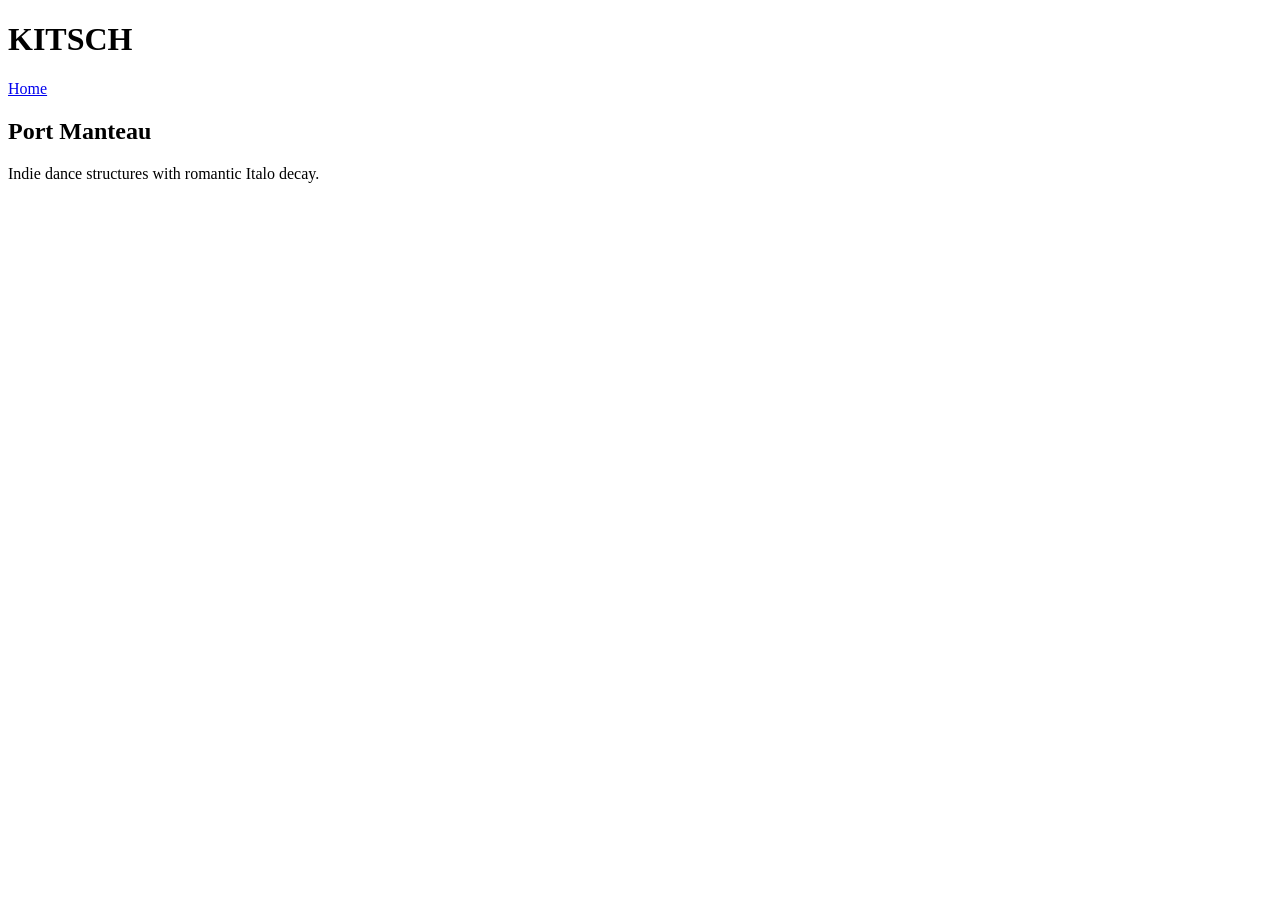
==== artists.html @ 14d8bfad "Create artists.html" ====
<!DOCTYPE html>
<html>
<head>
  <title>Artists — KITSCH</title>
  <link rel="stylesheet" href="style.css">
</head>

<body>

<header>
  <h1>KITSCH</h1>
  <nav>
    <a href="index.html">Home</a>
  </nav>
</header>

<section class="hero">
  <div>
    <h2>Port Manteau</h2>
    <p>Indie dance structures with romantic Italo decay.</p>
  </div>
</section>

</body>
</html>
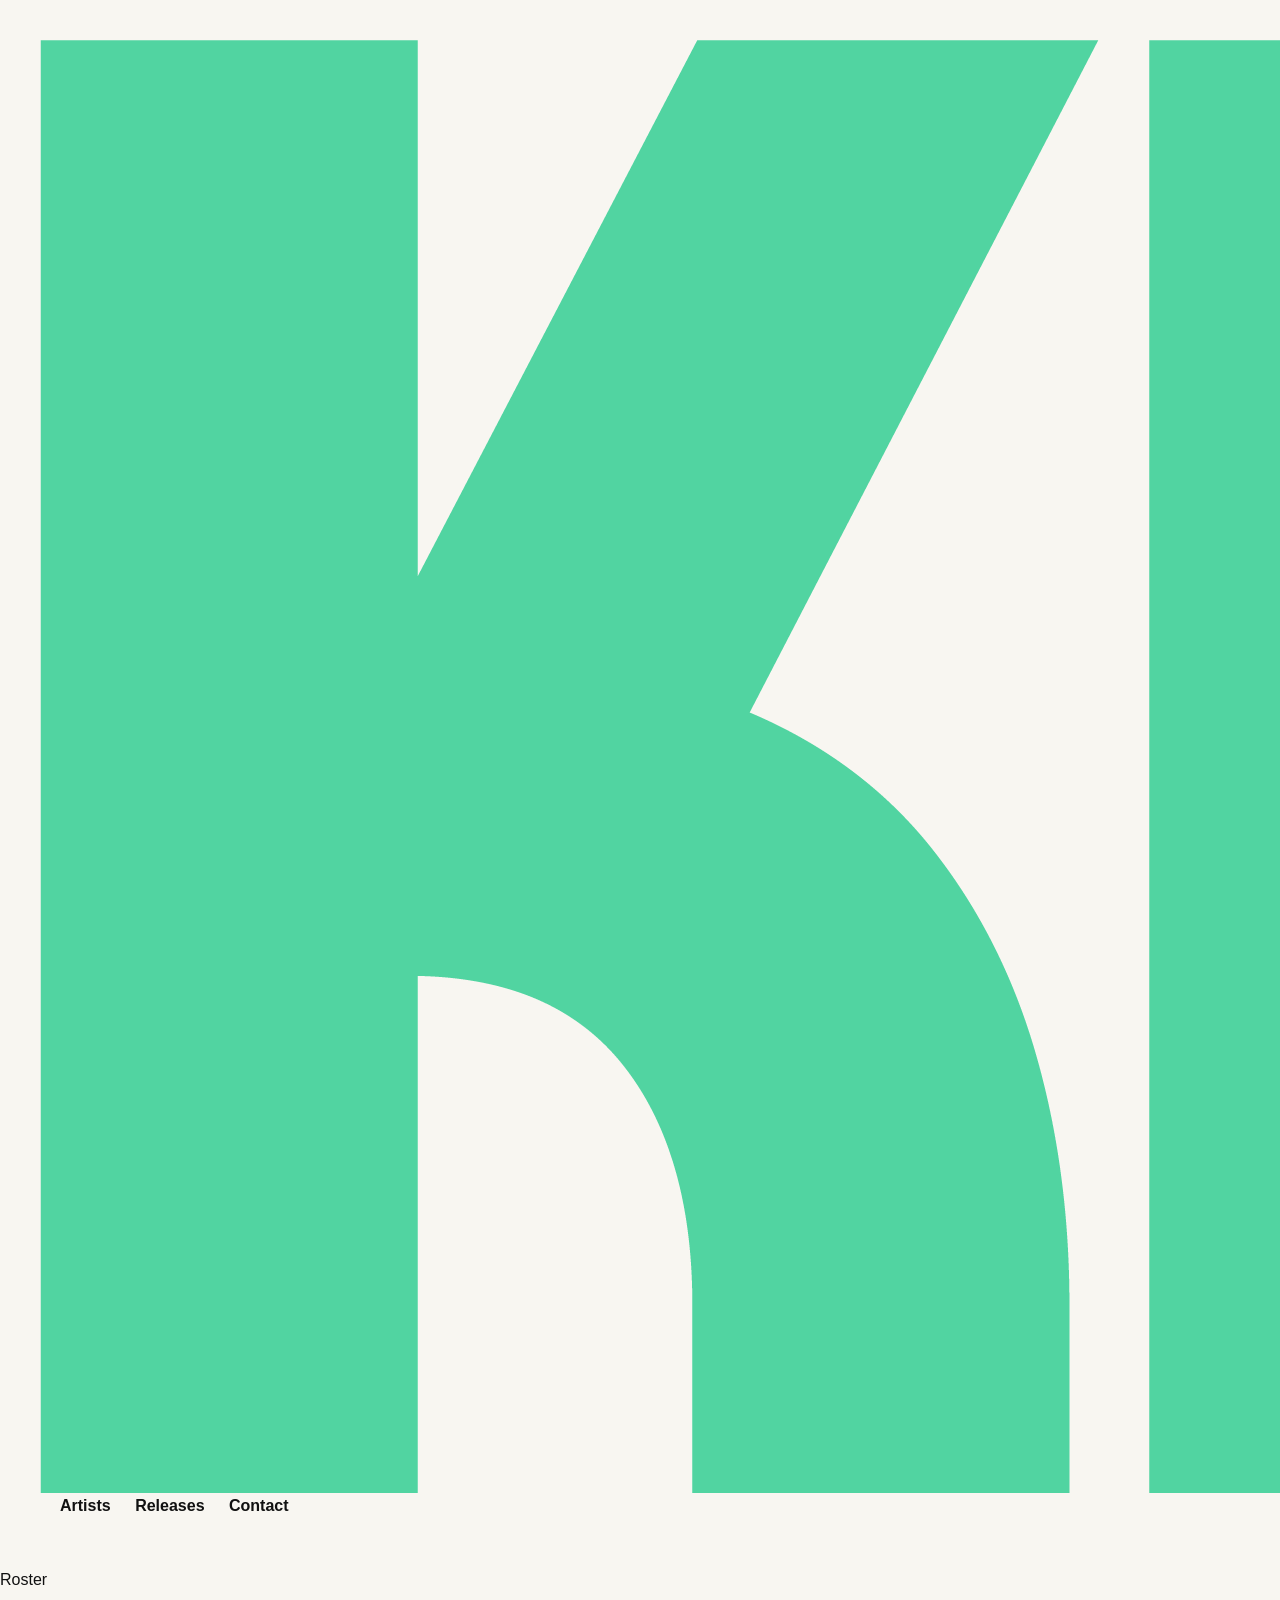
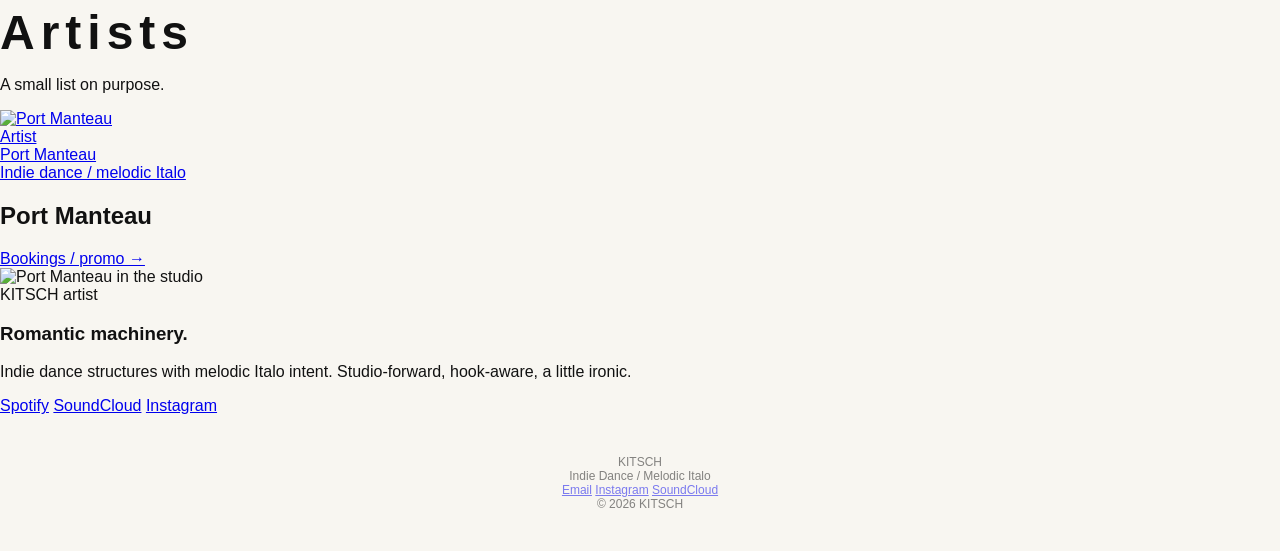
==== commit 2fb5f3fa: "Update artists.html" ====
--- a/artists.html
+++ b/artists.html
@@ -1,25 +1,106 @@
-<!DOCTYPE html>
-<html>
+<!doctype html>
+<html lang="en">
 <head>
+  <meta charset="utf-8" />
+  <meta name="viewport" content="width=device-width, initial-scale=1" />
   <title>Artists — KITSCH</title>
-  <link rel="stylesheet" href="style.css">
+  <meta name="description" content="Artists on KITSCH." />
+  <link rel="stylesheet" href="style.css" />
 </head>
 
 <body>
+  <header class="header">
+    <div class="header__inner">
+      <a class="brand" href="index.html" aria-label="KITSCH Home">
+        <img class="brand__wordmark" src="images/kitsch-wordmark.png" alt="KITSCH" />
+      </a>
 
-<header>
-  <h1>KITSCH</h1>
-  <nav>
-    <a href="index.html">Home</a>
-  </nav>
-</header>
+      <nav class="nav" aria-label="Primary">
+        <a class="nav__link nav__link--active" href="artists.html">Artists</a>
+        <a class="nav__link" href="releases.html">Releases</a>
+        <a class="nav__link" href="contact.html">Contact</a>
+      </nav>
+    </div>
+  </header>
 
-<section class="hero">
-  <div>
-    <h2>Port Manteau</h2>
-    <p>Indie dance structures with romantic Italo decay.</p>
-  </div>
-</section>
+  <main class="container">
+    <section class="pagehead">
+      <p class="eyebrow">Roster</p>
+      <h1 class="pagehead__title">Artists</h1>
+      <p class="pagehead__sub">A small list on purpose.</p>
+    </section>
 
+    <section class="section">
+      <div class="grid grid--artists">
+        <a class="artistcard" href="#port-manteau" aria-label="Port Manteau">
+          <img class="artistcard__img" src="images/port-manteau.jpg" alt="Port Manteau" />
+          <div class="artistcard__overlay">
+            <div class="tag">Artist</div>
+            <div class="artistcard__name">Port Manteau</div>
+            <div class="artistcard__meta">Indie dance / melodic Italo</div>
+          </div>
+        </a>
+
+        <!-- Duplicate this block for future artists -->
+        <!--
+        <a class="artistcard" href="#artist-2">
+          <img class="artistcard__img" src="images/artist-2.jpg" alt="Artist name" />
+          <div class="artistcard__overlay">
+            <div class="tag">Artist</div>
+            <div class="artistcard__name">Artist name</div>
+            <div class="artistcard__meta">Genre / vibe</div>
+          </div>
+        </a>
+        -->
+      </div>
+    </section>
+
+    <section id="port-manteau" class="section">
+      <div class="section__head">
+        <h2 class="section__title">Port Manteau</h2>
+        <a class="section__link" href="contact.html">Bookings / promo →</a>
+      </div>
+
+      <div class="bio">
+        <div class="bio__media">
+          <img class="bio__img" src="images/port-manteau.jpg" alt="Port Manteau in the studio" />
+        </div>
+
+        <div class="bio__text">
+          <div class="tag tag--outline">KITSCH artist</div>
+          <h3 class="bio__title">Romantic machinery.</h3>
+          <p class="bio__p">
+            Indie dance structures with melodic Italo intent. Studio-forward, hook-aware, a little ironic.
+          </p>
+
+          <div class="bio__links">
+            <a class="btn btn--small" href="#" target="_blank" rel="noreferrer">Spotify</a>
+            <a class="btn btn--small btn--ghost" href="#" target="_blank" rel="noreferrer">SoundCloud</a>
+            <a class="btn btn--small btn--ghost" href="#" target="_blank" rel="noreferrer">Instagram</a>
+          </div>
+        </div>
+      </div>
+    </section>
+
+    <footer class="footer">
+      <div class="footer__inner">
+        <div class="footer__left">
+          <div class="footer__mark">KITSCH</div>
+          <div class="footer__muted">Indie Dance / Melodic Italo</div>
+        </div>
+
+        <div class="footer__right">
+          <a class="footer__link" href="contact.html">Email</a>
+          <a class="footer__link" href="#" aria-label="Instagram">Instagram</a>
+          <a class="footer__link" href="#" aria-label="SoundCloud">SoundCloud</a>
+        </div>
+      </div>
+      <div class="footer__bottom">© <span id="year"></span> KITSCH</div>
+    </footer>
+  </main>
+
+  <script>
+    document.getElementById("year").textContent = new Date().getFullYear();
+  </script>
 </body>
 </html>
--- a/style.css
+++ b/style.css
@@ -0,0 +1,53 @@
+body {
+  margin: 0;
+  font-family: Helvetica, Arial, sans-serif;
+  background: #f8f6f1;
+  color: #111;
+}
+
+header {
+  display: flex;
+  justify-content: space-between;
+  align-items: center;
+  padding: 40px;
+}
+
+h1 {
+  font-size: 48px;
+  letter-spacing: 6px;
+  margin: 0;
+}
+
+nav a {
+  margin-left: 20px;
+  text-decoration: none;
+  color: #111;
+  font-weight: bold;
+}
+
+nav a:hover {
+  opacity: 0.5;
+}
+
+.hero {
+  height: 70vh;
+  display: flex;
+  flex-direction: column;
+  justify-content: center;
+  align-items: center;
+  font-size: 28px;
+  text-align: center;
+}
+
+.sub {
+  font-size: 16px;
+  margin-top: 20px;
+  opacity: 0.6;
+}
+
+footer {
+  padding: 40px;
+  text-align: center;
+  font-size: 12px;
+  opacity: 0.5;
+}
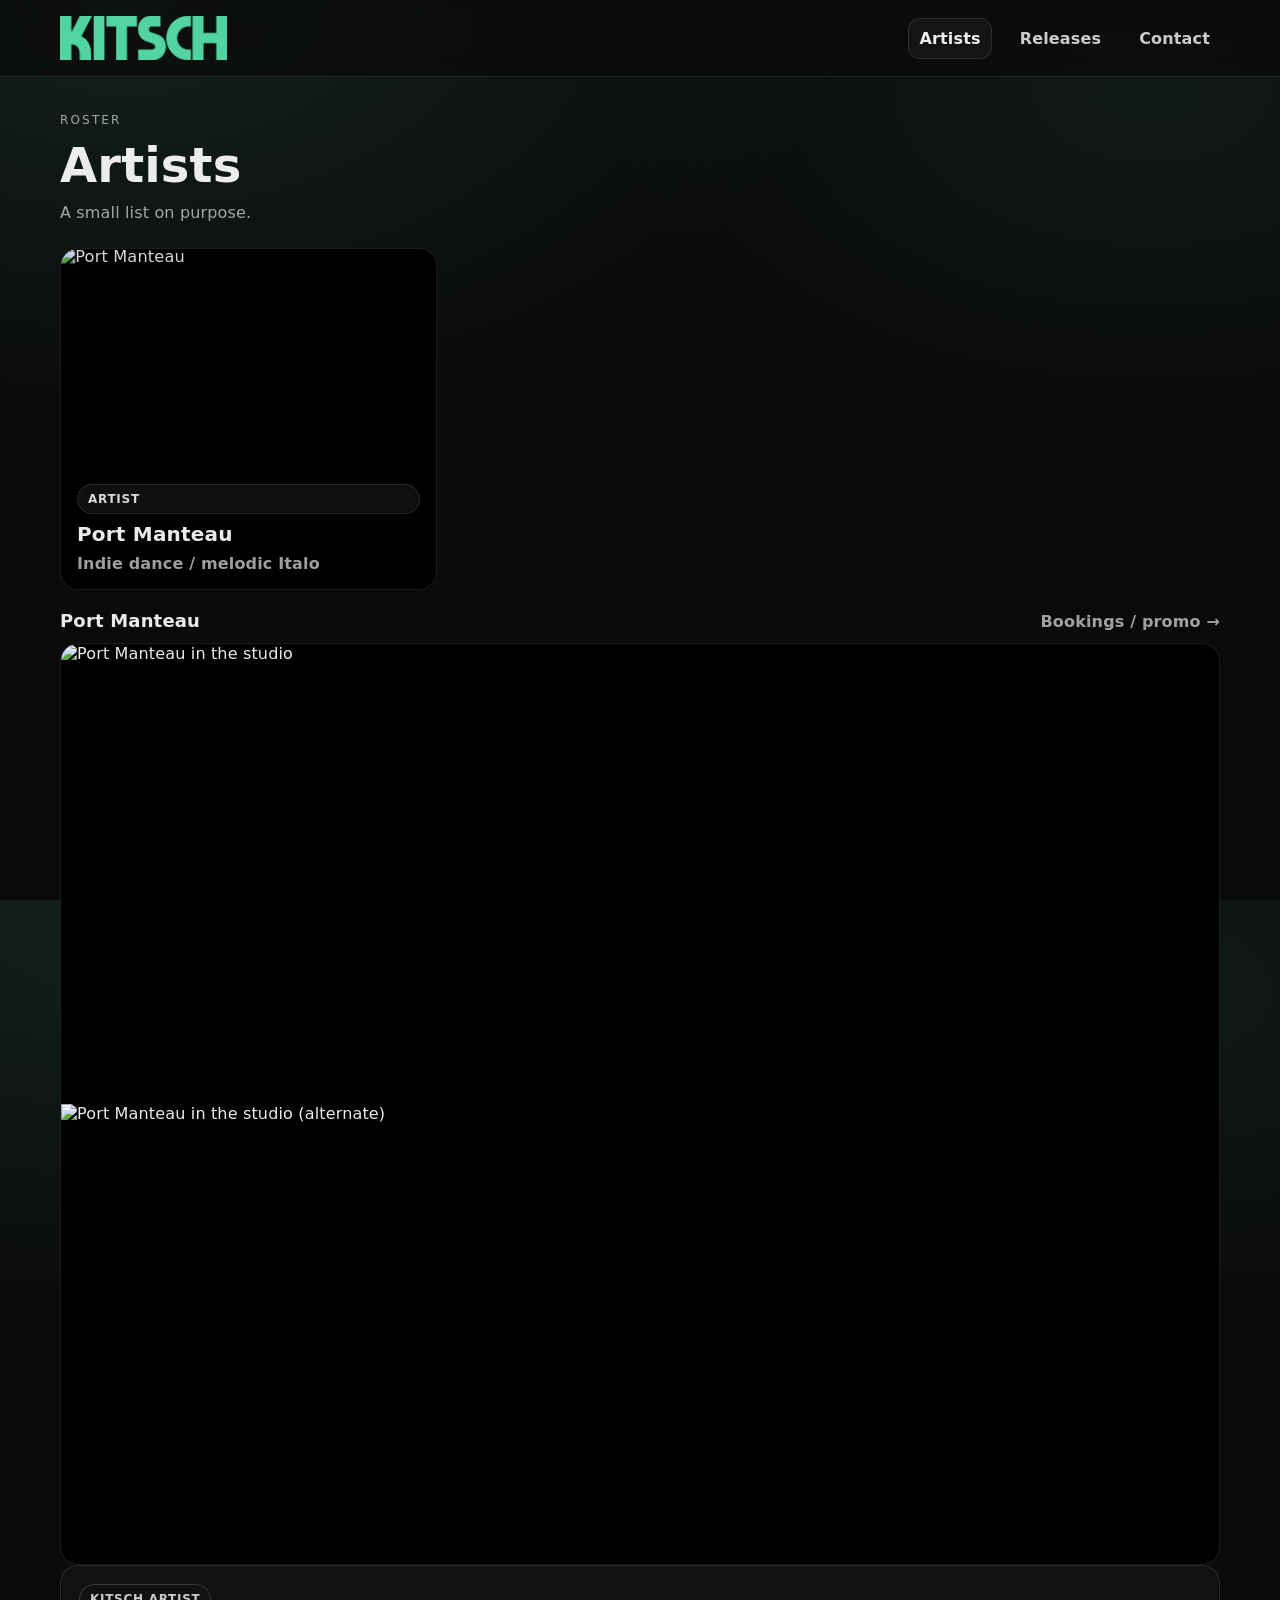
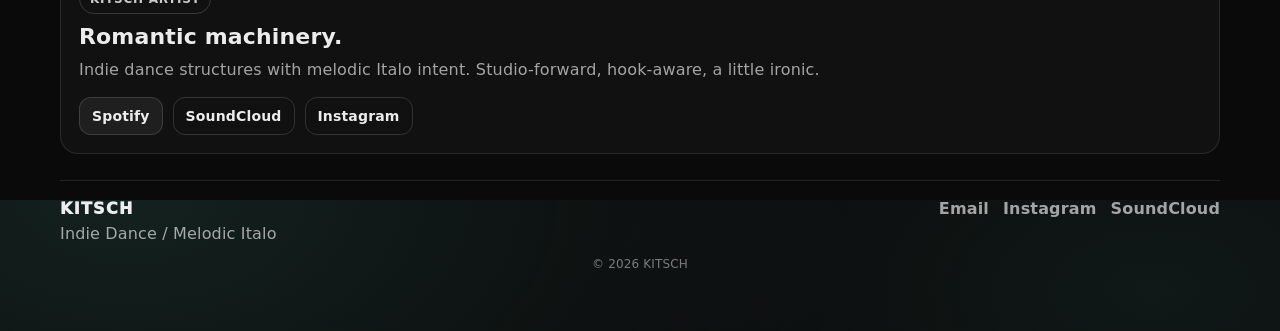
==== commit 0f8463fb: "Update artists.html" ====
--- a/artists.html
+++ b/artists.html
@@ -61,10 +61,10 @@
         <a class="section__link" href="contact.html">Bookings / promo →</a>
       </div>
 
-      <div class="bio">
-        <div class="bio__media">
-          <img class="bio__img" src="images/port-manteau.jpg" alt="Port Manteau in the studio" />
-        </div>
+   <div class="bio__media bio__media--two">
+  <img class="bio__img" src="images/port-manteau.jpg" alt="Port Manteau in the studio" />
+  <img class="bio__img" src="images/port-manteau-2.jpg" alt="Port Manteau in the studio (alternate)" />
+</div>
 
         <div class="bio__text">
           <div class="tag tag--outline">KITSCH artist</div>
--- a/style.css
+++ b/style.css
@@ -1,53 +1,505 @@
-body {
+/* Subtle background mark */
+.bg-mark {
+  position: absolute;
+  right: -120px;
+  top: -140px;
+  width: min(520px, 70vw);
+  opacity: 0.10;
+  pointer-events: none;
+  filter: blur(0.2px);
+}
+
+.hero__text--marked{
+  position: relative;
+  overflow: hidden;
+}
+
+
+
+
+
+:root{
+  --bg: #0a0a0b;
+  --panel: rgba(255,255,255,0.03);
+  --fg: rgba(255,255,255,0.92);
+  --muted: rgba(255,255,255,0.62);
+  --line: rgba(255,255,255,0.10);
+
+  /* If you’re using the mint wordmark, keep this mint.
+     If you switch to purple wordmark, set --accent to a purple tone. */
+  --accent: #59c9a5;
+
+  --radius: 18px;
+}
+
+*{ box-sizing: border-box; }
+
+html, body{ height: 100%; }
+
+body{
   margin: 0;
-  font-family: Helvetica, Arial, sans-serif;
-  background: #f8f6f1;
-  color: #111;
-}
-
-header {
-  display: flex;
+  background: radial-gradient(1200px 700px at 10% 0%, rgba(89,201,165,0.12), transparent 60%),
+              radial-gradient(1000px 600px at 90% 10%, rgba(89,201,165,0.08), transparent 55%),
+              var(--bg);
+  color: var(--fg);
+  font-family: ui-sans-serif, system-ui, -apple-system, Segoe UI, Roboto, Helvetica, Arial, "Apple Color Emoji","Segoe UI Emoji";
+  letter-spacing: 0.01em;
+}
+
+a{ color: inherit; }
+
+.container{
+  width: min(1160px, calc(100% - 56px));
+  margin: 0 auto;
+  padding: 18px 0 60px;
+}
+
+/* Header */
+.header{
+  position: sticky;
+  top: 0;
+  z-index: 30;
+  background: rgba(10,10,11,0.72);
+  backdrop-filter: blur(12px);
+  border-bottom: 1px solid var(--line);
+}
+
+.header__inner{
+  width: min(1160px, calc(100% - 56px));
+  margin: 0 auto;
+  display: flex;
+  align-items: center;
   justify-content: space-between;
+  gap: 22px;
+  padding: 16px 0;
+}
+
+.brand__wordmark{
+  display: block;
+  height: 44px;
+  width: auto;
+}
+
+.nav{
+  display: flex;
   align-items: center;
-  padding: 40px;
-}
-
-h1 {
-  font-size: 48px;
-  letter-spacing: 6px;
+  gap: 18px;
+}
+
+.nav__link{
+  text-decoration: none;
+  font-weight: 700;
+  color: var(--fg);
+  opacity: 0.86;
+  padding: 10px 10px;
+  border-radius: 12px;
+  transition: opacity 160ms ease, color 160ms ease, background 160ms ease;
+}
+
+.nav__link:hover{
+  opacity: 1;
+  color: var(--accent);
+  background: rgba(255,255,255,0.03);
+}
+
+.nav__link--active{
+  opacity: 1;
+  background: rgba(255,255,255,0.04);
+  border: 1px solid var(--line);
+}
+
+/* Typography helpers */
+.eyebrow{
+  margin: 0 0 10px;
+  color: var(--muted);
+  text-transform: uppercase;
+  letter-spacing: 0.18em;
+  font-size: 12px;
+}
+
+/* Hero */
+.hero{
+  padding: 22px 0 8px;
+}
+
+.hero__text{
+  border: 1px solid var(--line);
+  background: linear-gradient(180deg, rgba(255,255,255,0.03), rgba(255,255,255,0.01));
+  border-radius: var(--radius);
+  padding: 26px;
+}
+
+.hero__title{
   margin: 0;
-}
-
-nav a {
-  margin-left: 20px;
+  font-size: clamp(28px, 4vw, 48px);
+  letter-spacing: 0.01em;
+}
+
+.hero__sub{
+  margin: 10px 0 0;
+  color: var(--muted);
+  max-width: 70ch;
+  line-height: 1.5;
+}
+
+.hero__actions{
+  margin-top: 18px;
+  display: flex;
+  gap: 12px;
+  flex-wrap: wrap;
+}
+
+/* Sections */
+.section{
+  margin-top: 20px;
+}
+
+.section__head{
+  display: flex;
+  align-items: baseline;
+  justify-content: space-between;
+  gap: 16px;
+  margin: 6px 0 12px;
+}
+
+.section__title{
+  margin: 0;
+  font-size: 18px;
+  letter-spacing: 0.01em;
+}
+
+.section__link{
   text-decoration: none;
-  color: #111;
-  font-weight: bold;
-}
-
-nav a:hover {
-  opacity: 0.5;
-}
-
-.hero {
-  height: 70vh;
+  color: var(--muted);
+  font-weight: 700;
+  transition: color 160ms ease;
+}
+.section__link:hover{ color: var(--accent); }
+
+/* Tags */
+.tag{
+  display: inline-flex;
+  align-items: center;
+  gap: 8px;
+  border-radius: 999px;
+  padding: 7px 10px;
+  font-size: 12px;
+  font-weight: 800;
+  letter-spacing: 0.06em;
+  text-transform: uppercase;
+  background: rgba(255,255,255,0.06);
+  border: 1px solid rgba(255,255,255,0.10);
+  color: rgba(255,255,255,0.84);
+}
+
+.tag--outline{
+  background: transparent;
+  border: 1px solid rgba(255,255,255,0.16);
+  color: rgba(255,255,255,0.78);
+}
+
+/* Buttons */
+.btn{
+  display: inline-flex;
+  align-items: center;
+  justify-content: center;
+  padding: 12px 14px;
+  border-radius: 14px;
+  border: 1px solid rgba(255,255,255,0.14);
+  background: rgba(255,255,255,0.06);
+  color: var(--fg);
+  font-weight: 800;
+  text-decoration: none;
+  transition: transform 140ms ease, border 160ms ease, color 160ms ease, background 160ms ease;
+}
+
+.btn:hover{
+  border-color: rgba(255,255,255,0.24);
+  color: var(--accent);
+  transform: translateY(-1px);
+}
+
+.btn--ghost{
+  background: transparent;
+}
+
+.btn--small{
+  padding: 10px 12px;
+  border-radius: 12px;
+  font-size: 14px;
+}
+
+/* Featured */
+.feature{
+  position: relative;
+  display: block;
+  border-radius: var(--radius);
+  overflow: hidden;
+  border: 1px solid var(--line);
+  text-decoration: none;
+}
+
+.feature__img{
+  width: 100%;
+  height: min(64vh, 560px);
+  object-fit: cover;
+  display: block;
+  filter: contrast(1.05) saturate(1.03);
+  transform: scale(1.01);
+  transition: transform 220ms ease;
+}
+
+.feature:hover .feature__img{ transform: scale(1.04); }
+
+.feature__overlay{
+  position: absolute;
+  inset: 0;
   display: flex;
   flex-direction: column;
-  justify-content: center;
+  justify-content: flex-end;
+  gap: 10px;
+  padding: 22px;
+  background: linear-gradient(to top, rgba(0,0,0,0.78) 0%, rgba(0,0,0,0.22) 60%, rgba(0,0,0,0.10) 100%);
+}
+
+.feature__title{
+  margin: 0;
+  font-size: clamp(22px, 3.2vw, 38px);
+  letter-spacing: 0.01em;
+}
+
+.feature__meta{
+  margin: 0;
+  color: var(--muted);
+  max-width: 70ch;
+  line-height: 1.5;
+}
+
+.feature__cta{
+  font-weight: 900;
+  color: rgba(255,255,255,0.92);
+}
+.feature:hover .feature__cta{ color: var(--accent); }
+
+/* Grid + cards */
+.grid{
+  display: grid;
+  grid-template-columns: repeat(3, minmax(0, 1fr));
+  gap: 14px;
+}
+
+.card{
+  border: 1px solid var(--line);
+  background: var(--panel);
+  border-radius: var(--radius);
+  padding: 16px;
+}
+
+.card__top{
+  display: flex;
   align-items: center;
-  font-size: 28px;
+  justify-content: space-between;
+  gap: 10px;
+  margin-bottom: 12px;
+}
+
+.card__date{
+  color: var(--muted);
+  font-size: 13px;
+  font-weight: 700;
+}
+
+.card__title{
+  margin: 0 0 8px;
+  font-size: 18px;
+}
+
+.card__body{
+  margin: 0 0 14px;
+  color: var(--muted);
+  line-height: 1.5;
+}
+
+.card__actions{
+  display: flex;
+  gap: 10px;
+  flex-wrap: wrap;
+}
+
+/* Artists page */
+.pagehead{
+  padding: 18px 0 6px;
+}
+.pagehead__title{
+  margin: 0;
+  font-size: clamp(28px, 4vw, 48px);
+}
+.pagehead__sub{
+  margin: 10px 0 0;
+  color: var(--muted);
+}
+
+.grid--artists{
+  grid-template-columns: repeat(3, minmax(0, 1fr));
+}
+
+.artistcard{
+  position: relative;
+  display: block;
+  border-radius: var(--radius);
+  overflow: hidden;
+  border: 1px solid var(--line);
+  text-decoration: none;
+  background: #000;
+}
+
+.artistcard__img{
+  width: 100%;
+  height: 340px;
+  object-fit: cover;
+  display: block;
+  filter: contrast(1.05) saturate(1.02);
+  transform: scale(1.01);
+  transition: transform 220ms ease;
+}
+
+.artistcard:hover .artistcard__img{ transform: scale(1.04); }
+
+.artistcard__overlay{
+  position: absolute;
+  inset: 0;
+  padding: 16px;
+  display: flex;
+  flex-direction: column;
+  justify-content: flex-end;
+  gap: 8px;
+  background: linear-gradient(to top, rgba(0,0,0,0.82) 0%, rgba(0,0,0,0.18) 60%, rgba(0,0,0,0.08) 100%);
+}
+
+.artistcard__name{
+  font-size: 20px;
+  font-weight: 900;
+  letter-spacing: 0.01em;
+}
+
+.artistcard__meta{
+  color: var(--muted);
+  font-weight: 700;
+}
+
+/* Bio block */
+.bio{
+  display: grid;
+  grid-template-columns: 1.1fr 0.9fr;
+  gap: 14px;
+  align-items: start;
+}
+
+.bio__media{
+  border: 1px solid var(--line);
+  border-radius: var(--radius);
+  overflow: hidden;
+  background: #000;
+}
+
+.bio__img{
+  width: 100%;
+  height: 460px;
+  object-fit: cover;
+  display: block;
+}
+
+.bio__text{
+  border: 1px solid var(--line);
+  border-radius: var(--radius);
+  background: var(--panel);
+  padding: 18px;
+}
+
+.bio__title{
+  margin: 10px 0 8px;
+  font-size: 22px;
+}
+
+.bio__p{
+  margin: 0 0 14px;
+  color: var(--muted);
+  line-height: 1.6;
+}
+
+.bio__links{
+  display: flex;
+  gap: 10px;
+  flex-wrap: wrap;
+}
+
+/* Footer */
+.footer{
+  margin-top: 26px;
+  border-top: 1px solid var(--line);
+  padding-top: 18px;
+}
+
+.footer__inner{
+  display: flex;
+  align-items: flex-start;
+  justify-content: space-between;
+  gap: 16px;
+}
+
+.footer__mark{
+  font-weight: 1000;
+  letter-spacing: 0.08em;
+}
+
+.footer__muted{
+  margin-top: 6px;
+  color: var(--muted);
+}
+
+.footer__right{
+  display: flex;
+  gap: 14px;
+  flex-wrap: wrap;
+  justify-content: flex-end;
+}
+
+.footer__link{
+  color: var(--muted);
+  text-decoration: none;
+  font-weight: 800;
+}
+.footer__link:hover{ color: var(--accent); }
+
+.footer__bottom{
+  margin-top: 14px;
+  color: rgba(255,255,255,0.45);
+  font-size: 12px;
   text-align: center;
 }
 
-.sub {
-  font-size: 16px;
-  margin-top: 20px;
-  opacity: 0.6;
-}
-
-footer {
-  padding: 40px;
-  text-align: center;
-  font-size: 12px;
-  opacity: 0.5;
-}
+/* Responsive */
+@media (max-width: 980px){
+  .grid{ grid-template-columns: repeat(2, minmax(0, 1fr)); }
+  .grid--artists{ grid-template-columns: repeat(2, minmax(0, 1fr)); }
+  .bio{ grid-template-columns: 1fr; }
+  .bio__img{ height: 380px; }
+}
+
+@media (max-width: 720px){
+  .header__inner{
+    flex-direction: column;
+    align-items: flex-start;
+    padding: 14px 0;
+  }
+  .brand__wordmark{ height: 34px; }
+
+  .container{
+    width: min(1160px, calc(100% - 32px));
+  }
+
+  .grid{ grid-template-columns: 1fr; }
+  .grid--artists{ grid-template-columns: 1fr; }
+  .feature__img{ height: 52vh; }
+  .artistcard__img{ height: 300px; }
+}
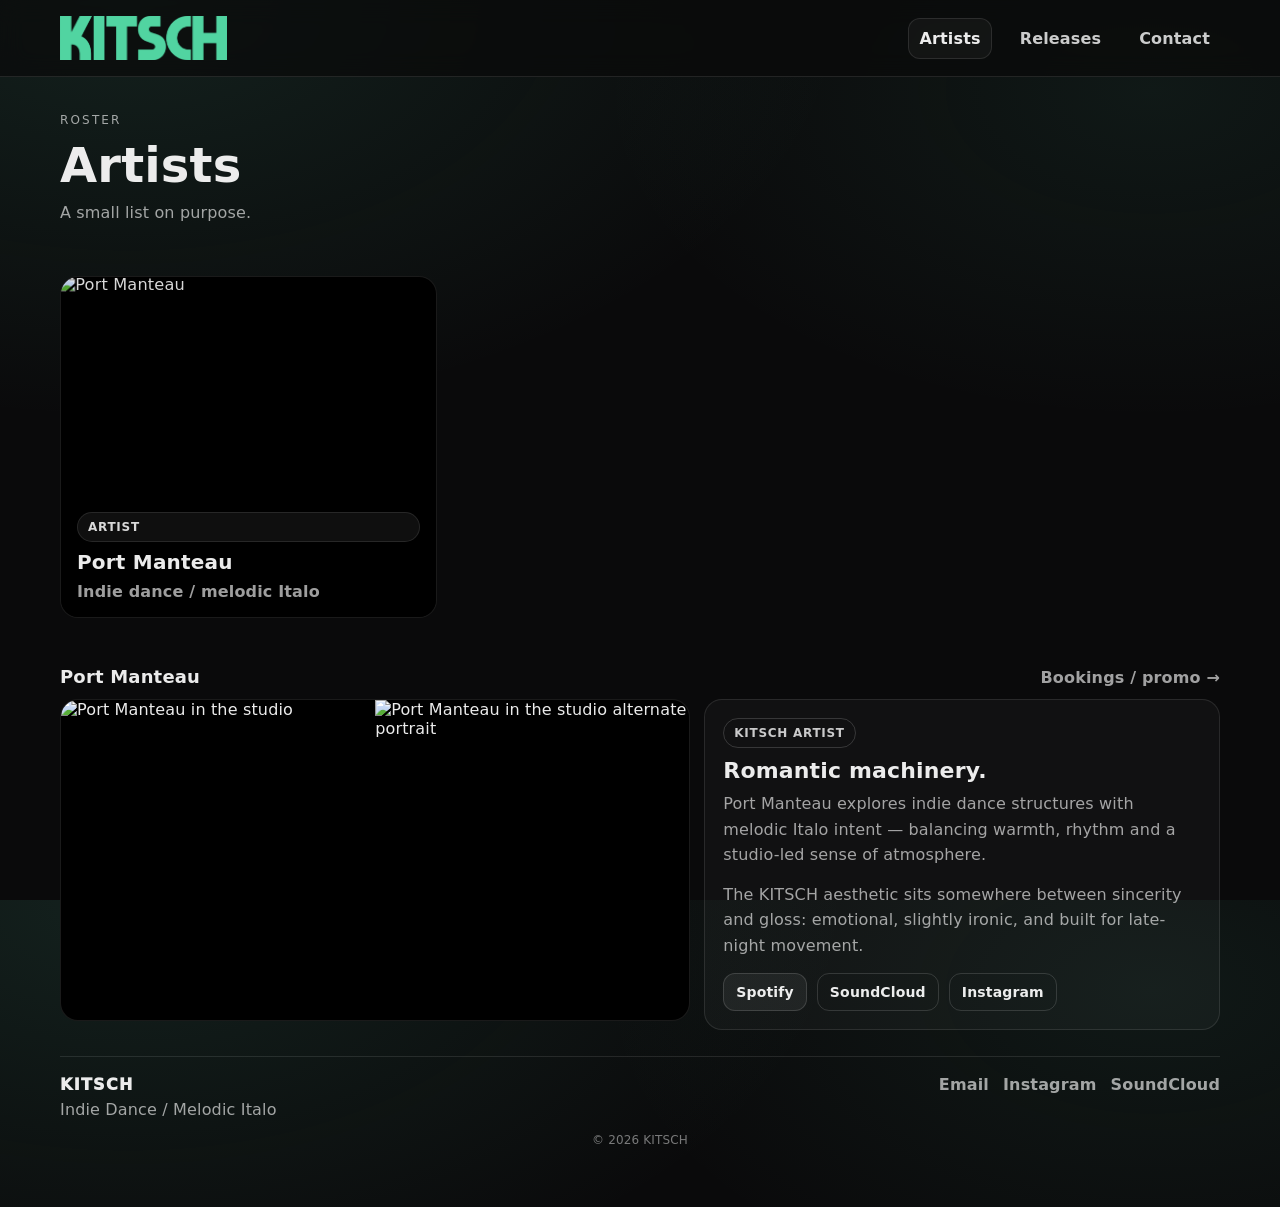
==== commit 8228dd17: "Update artists.html" ====
--- a/artists.html
+++ b/artists.html
@@ -33,25 +33,13 @@
     <section class="section">
       <div class="grid grid--artists">
         <a class="artistcard" href="#port-manteau" aria-label="Port Manteau">
-          <img class="artistcard__img" src="images/port-manteau.jpg" alt="Port Manteau" />
+          <img class="artistcard__img" src="images/port-manteau-2.jpg" alt="Port Manteau" />
           <div class="artistcard__overlay">
             <div class="tag">Artist</div>
             <div class="artistcard__name">Port Manteau</div>
             <div class="artistcard__meta">Indie dance / melodic Italo</div>
           </div>
         </a>
-
-        <!-- Duplicate this block for future artists -->
-        <!--
-        <a class="artistcard" href="#artist-2">
-          <img class="artistcard__img" src="images/artist-2.jpg" alt="Artist name" />
-          <div class="artistcard__overlay">
-            <div class="tag">Artist</div>
-            <div class="artistcard__name">Artist name</div>
-            <div class="artistcard__meta">Genre / vibe</div>
-          </div>
-        </a>
-        -->
       </div>
     </section>
 
@@ -61,16 +49,20 @@
         <a class="section__link" href="contact.html">Bookings / promo →</a>
       </div>
 
-   <div class="bio__media bio__media--two">
-  <img class="bio__img" src="images/port-manteau.jpg" alt="Port Manteau in the studio" />
-  <img class="bio__img" src="images/port-manteau-2.jpg" alt="Port Manteau in the studio (alternate)" />
-</div>
+      <div class="bio">
+        <div class="bio__media bio__media--two">
+          <img class="bio__img" src="images/port-manteau.jpg" alt="Port Manteau in the studio" />
+          <img class="bio__img" src="images/port-manteau-2.jpg" alt="Port Manteau in the studio alternate portrait" />
+        </div>
 
         <div class="bio__text">
           <div class="tag tag--outline">KITSCH artist</div>
           <h3 class="bio__title">Romantic machinery.</h3>
           <p class="bio__p">
-            Indie dance structures with melodic Italo intent. Studio-forward, hook-aware, a little ironic.
+            Port Manteau explores indie dance structures with melodic Italo intent — balancing warmth, rhythm and a studio-led sense of atmosphere.
+          </p>
+          <p class="bio__p">
+            The KITSCH aesthetic sits somewhere between sincerity and gloss: emotional, slightly ironic, and built for late-night movement.
           </p>
 
           <div class="bio__links">
--- a/style.css
+++ b/style.css
@@ -1,12 +1,11 @@
 /* Subtle background mark */
 .bg-mark {
   position: absolute;
-  right: -120px;
-  top: -140px;
-  width: min(520px, 70vw);
+  right: -80px;
+  top: -80px;
+  width: min(420px, 60vw);
   opacity: 0.10;
   pointer-events: none;
-  filter: blur(0.2px);
 }
 
 .hero__text--marked{
@@ -14,9 +13,22 @@
   overflow: hidden;
 }
 
-
-
-
+.hero__text--marked .eyebrow,
+.hero__text--marked .hero__title,
+.hero__text--marked .hero__sub,
+.hero__text--marked .hero__actions {
+  position: relative;
+  z-index: 1;
+}
+
+.bio__media--two{
+  display: grid;
+  grid-template-columns: 1fr 1fr;
+}
+
+.bio__media--two .bio__img{
+  height: 320px;
+}
 
 :root{
   --bg: #0a0a0b;
@@ -24,11 +36,7 @@
   --fg: rgba(255,255,255,0.92);
   --muted: rgba(255,255,255,0.62);
   --line: rgba(255,255,255,0.10);
-
-  /* If you’re using the mint wordmark, keep this mint.
-     If you switch to purple wordmark, set --accent to a purple tone. */
   --accent: #59c9a5;
-
   --radius: 18px;
 }
 
@@ -38,15 +46,18 @@
 
 body{
   margin: 0;
-  background: radial-gradient(1200px 700px at 10% 0%, rgba(89,201,165,0.12), transparent 60%),
-              radial-gradient(1000px 600px at 90% 10%, rgba(89,201,165,0.08), transparent 55%),
-              var(--bg);
+  background:
+    radial-gradient(1200px 700px at 10% 0%, rgba(89,201,165,0.12), transparent 60%),
+    radial-gradient(1000px 600px at 90% 10%, rgba(89,201,165,0.08), transparent 55%),
+    var(--bg);
   color: var(--fg);
-  font-family: ui-sans-serif, system-ui, -apple-system, Segoe UI, Roboto, Helvetica, Arial, "Apple Color Emoji","Segoe UI Emoji";
+  font-family: ui-sans-serif, system-ui, -apple-system, Segoe UI, Roboto, Helvetica, Arial, "Apple Color Emoji", "Segoe UI Emoji";
   letter-spacing: 0.01em;
 }
 
-a{ color: inherit; }
+a{
+  color: inherit;
+}
 
 .container{
   width: min(1160px, calc(100% - 56px));
@@ -131,7 +142,7 @@
 
 .hero__title{
   margin: 0;
-  font-size: clamp(28px, 4vw, 48px);
+  font-size: clamp(34px, 5vw, 60px);
   letter-spacing: 0.01em;
 }
 
@@ -151,7 +162,7 @@
 
 /* Sections */
 .section{
-  margin-top: 20px;
+  margin-top: 48px;
 }
 
 .section__head{
@@ -174,7 +185,10 @@
   font-weight: 700;
   transition: color 160ms ease;
 }
-.section__link:hover{ color: var(--accent); }
+
+.section__link:hover{
+  color: var(--accent);
+}
 
 /* Tags */
 .tag{
@@ -210,13 +224,14 @@
   color: var(--fg);
   font-weight: 800;
   text-decoration: none;
-  transition: transform 140ms ease, border 160ms ease, color 160ms ease, background 160ms ease;
+  transition: transform 140ms ease, border 160ms ease, color 160ms ease, background 160ms ease, box-shadow 160ms ease;
 }
 
 .btn:hover{
-  border-color: rgba(255,255,255,0.24);
+  border-color: var(--accent);
   color: var(--accent);
   transform: translateY(-1px);
+  box-shadow: 0 0 12px rgba(89,201,165,0.25);
 }
 
 .btn--ghost{
@@ -241,15 +256,18 @@
 
 .feature__img{
   width: 100%;
-  height: min(64vh, 560px);
+  height: min(70vh, 620px);
   object-fit: cover;
+  object-position: center 20%;
   display: block;
   filter: contrast(1.05) saturate(1.03);
   transform: scale(1.01);
   transition: transform 220ms ease;
 }
 
-.feature:hover .feature__img{ transform: scale(1.04); }
+.feature:hover .feature__img{
+  transform: scale(1.04);
+}
 
 .feature__overlay{
   position: absolute;
@@ -279,7 +297,10 @@
   font-weight: 900;
   color: rgba(255,255,255,0.92);
 }
-.feature:hover .feature__cta{ color: var(--accent); }
+
+.feature:hover .feature__cta{
+  color: var(--accent);
+}
 
 /* Grid + cards */
 .grid{
@@ -330,10 +351,12 @@
 .pagehead{
   padding: 18px 0 6px;
 }
+
 .pagehead__title{
   margin: 0;
   font-size: clamp(28px, 4vw, 48px);
 }
+
 .pagehead__sub{
   margin: 10px 0 0;
   color: var(--muted);
@@ -363,7 +386,9 @@
   transition: transform 220ms ease;
 }
 
-.artistcard:hover .artistcard__img{ transform: scale(1.04); }
+.artistcard:hover .artistcard__img{
+  transform: scale(1.04);
+}
 
 .artistcard__overlay{
   position: absolute;
@@ -469,7 +494,10 @@
   text-decoration: none;
   font-weight: 800;
 }
-.footer__link:hover{ color: var(--accent); }
+
+.footer__link:hover{
+  color: var(--accent);
+}
 
 .footer__bottom{
   margin-top: 14px;
@@ -480,10 +508,29 @@
 
 /* Responsive */
 @media (max-width: 980px){
-  .grid{ grid-template-columns: repeat(2, minmax(0, 1fr)); }
-  .grid--artists{ grid-template-columns: repeat(2, minmax(0, 1fr)); }
-  .bio{ grid-template-columns: 1fr; }
-  .bio__img{ height: 380px; }
+  .grid{
+    grid-template-columns: repeat(2, minmax(0, 1fr));
+  }
+
+  .grid--artists{
+    grid-template-columns: repeat(2, minmax(0, 1fr));
+  }
+
+  .bio{
+    grid-template-columns: 1fr;
+  }
+
+  .bio__img{
+    height: 380px;
+  }
+
+  .bio__media--two{
+    grid-template-columns: 1fr;
+  }
+
+  .bio__media--two .bio__img{
+    height: 360px;
+  }
 }
 
 @media (max-width: 720px){
@@ -492,14 +539,35 @@
     align-items: flex-start;
     padding: 14px 0;
   }
-  .brand__wordmark{ height: 34px; }
+
+  .brand__wordmark{
+    height: 34px;
+  }
 
   .container{
     width: min(1160px, calc(100% - 32px));
   }
 
-  .grid{ grid-template-columns: 1fr; }
-  .grid--artists{ grid-template-columns: 1fr; }
-  .feature__img{ height: 52vh; }
-  .artistcard__img{ height: 300px; }
-}
+  .grid{
+    grid-template-columns: 1fr;
+  }
+
+  .grid--artists{
+    grid-template-columns: 1fr;
+  }
+
+  .feature__img{
+    height: 52vh;
+  }
+
+  .artistcard__img{
+    height: 300px;
+  }
+
+  .bg-mark{
+    right: -40px;
+    top: -20px;
+    width: 220px;
+    opacity: 0.14;
+  }
+}
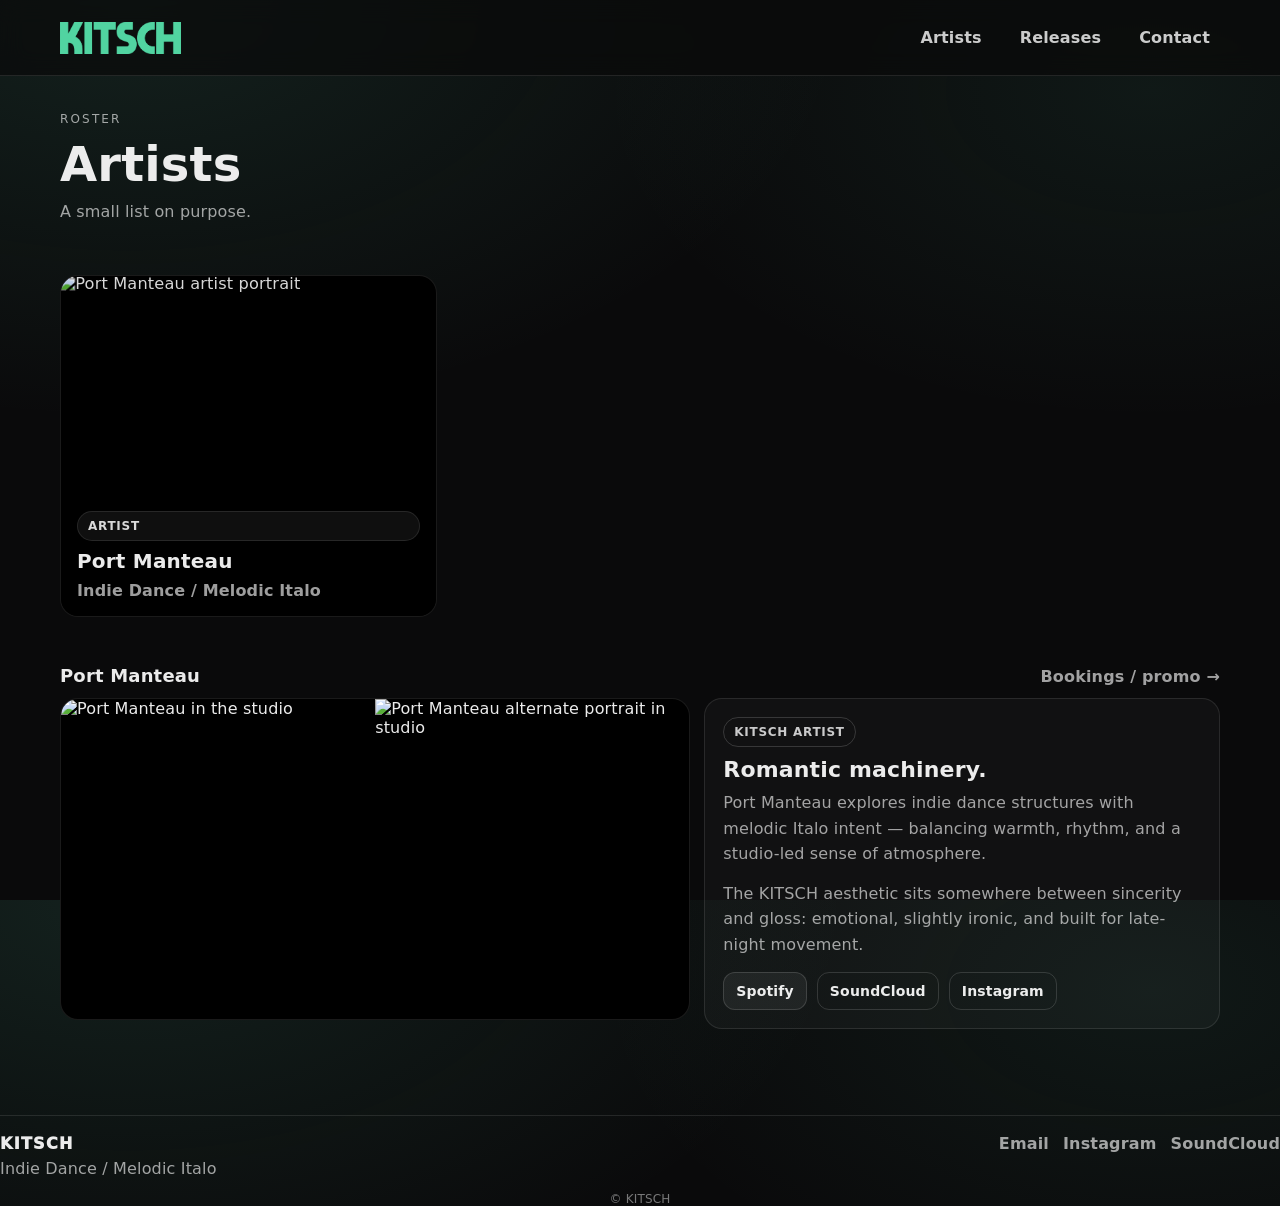
==== commit 35ec948e: "Update artists.html" ====
--- a/artists.html
+++ b/artists.html
@@ -1,10 +1,23 @@
+
 <!doctype html>
 <html lang="en">
 <head>
   <meta charset="utf-8" />
   <meta name="viewport" content="width=device-width, initial-scale=1" />
   <title>Artists — KITSCH</title>
-  <meta name="description" content="Artists on KITSCH." />
+  <meta name="description" content="Discover artists on KITSCH: Indie dance and melodic Italo music." />
+
+  <!-- Open Graph / Twitter -->
+  <meta property="og:title" content="Artists — KITSCH" />
+  <meta property="og:description" content="Discover artists on KITSCH: Indie dance and melodic Italo music." />
+  <meta property="og:image" content="images/port-manteau.jpg" />
+  <meta property="og:type" content="website" />
+  <meta property="og:url" content="[yourdomain.com](https://yourdomain.com/artists.html)" />
+  <meta name="twitter:card" content="summary_large_image" />
+
+  <!-- Favicon -->
+  <link rel="icon" type="image/png" href="images/favicon.png" />
+
   <link rel="stylesheet" href="style.css" />
 </head>
 
@@ -16,7 +29,7 @@
       </a>
 
       <nav class="nav" aria-label="Primary">
-        <a class="nav__link nav__link--active" href="artists.html">Artists</a>
+        <a class="nav__link" href="artists.html" aria-current="page">Artists</a>
         <a class="nav__link" href="releases.html">Releases</a>
         <a class="nav__link" href="contact.html">Contact</a>
       </nav>
@@ -32,12 +45,17 @@
 
     <section class="section">
       <div class="grid grid--artists">
-        <a class="artistcard" href="#port-manteau" aria-label="Port Manteau">
-          <img class="artistcard__img" src="images/port-manteau-2.jpg" alt="Port Manteau" />
+        <a class="artistcard" href="#port-manteau" aria-label="View Port Manteau details">
+          <img
+            class="artistcard__img"
+            src="images/port-manteau-2.jpg"
+            alt="Port Manteau artist portrait"
+            loading="lazy"
+          />
           <div class="artistcard__overlay">
             <div class="tag">Artist</div>
             <div class="artistcard__name">Port Manteau</div>
-            <div class="artistcard__meta">Indie dance / melodic Italo</div>
+            <div class="artistcard__meta">Indie Dance / Melodic Italo</div>
           </div>
         </a>
       </div>
@@ -51,48 +69,89 @@
 
       <div class="bio">
         <div class="bio__media bio__media--two">
-          <img class="bio__img" src="images/port-manteau.jpg" alt="Port Manteau in the studio" />
-          <img class="bio__img" src="images/port-manteau-2.jpg" alt="Port Manteau in the studio alternate portrait" />
+          <img
+            class="bio__img"
+            src="images/port-manteau.jpg"
+            alt="Port Manteau in the studio"
+            loading="lazy"
+          />
+          <img
+            class="bio__img"
+            src="images/port-manteau-2.jpg"
+            alt="Port Manteau alternate portrait in studio"
+            loading="lazy"
+          />
         </div>
 
         <div class="bio__text">
           <div class="tag tag--outline">KITSCH artist</div>
           <h3 class="bio__title">Romantic machinery.</h3>
           <p class="bio__p">
-            Port Manteau explores indie dance structures with melodic Italo intent — balancing warmth, rhythm and a studio-led sense of atmosphere.
+            Port Manteau explores indie dance structures with melodic Italo intent — balancing warmth,
+            rhythm, and a studio-led sense of atmosphere.
           </p>
           <p class="bio__p">
-            The KITSCH aesthetic sits somewhere between sincerity and gloss: emotional, slightly ironic, and built for late-night movement.
+            The KITSCH aesthetic sits somewhere between sincerity and gloss: emotional, slightly ironic,
+            and built for late-night movement.
           </p>
 
           <div class="bio__links">
-            <a class="btn btn--small" href="#" target="_blank" rel="noreferrer">Spotify</a>
-            <a class="btn btn--small btn--ghost" href="#" target="_blank" rel="noreferrer">SoundCloud</a>
-            <a class="btn btn--small btn--ghost" href="#" target="_blank" rel="noreferrer">Instagram</a>
+            <a
+              class="btn btn--small"
+              href="#"
+              target="_blank"
+              rel="noreferrer"
+              aria-label="Port Manteau on Spotify"
+              >Spotify</a
+            >
+            <a
+              class="btn btn--small btn--ghost"
+              href="#"
+              target="_blank"
+              rel="noreferrer"
+              aria-label="Port Manteau on SoundCloud"
+              >SoundCloud</a
+            >
+            <a
+              class="btn btn--small btn--ghost"
+              href="#"
+              target="_blank"
+              rel="noreferrer"
+              aria-label="Port Manteau on Instagram"
+              >Instagram</a
+            >
           </div>
         </div>
       </div>
     </section>
-
-    <footer class="footer">
-      <div class="footer__inner">
-        <div class="footer__left">
-          <div class="footer__mark">KITSCH</div>
-          <div class="footer__muted">Indie Dance / Melodic Italo</div>
-        </div>
-
-        <div class="footer__right">
-          <a class="footer__link" href="contact.html">Email</a>
-          <a class="footer__link" href="#" aria-label="Instagram">Instagram</a>
-          <a class="footer__link" href="#" aria-label="SoundCloud">SoundCloud</a>
-        </div>
-      </div>
-      <div class="footer__bottom">© <span id="year"></span> KITSCH</div>
-    </footer>
   </main>
 
-  <script>
-    document.getElementById("year").textContent = new Date().getFullYear();
-  </script>
+  <footer class="footer">
+    <div class="footer__inner">
+      <div class="footer__left">
+        <div class="footer__mark">KITSCH</div>
+        <div class="footer__muted">Indie Dance / Melodic Italo</div>
+      </div>
+
+      <div class="footer__right">
+        <a class="footer__link" href="contact.html">Email</a>
+        <a
+          class="footer__link"
+          href="#"
+          aria-label="KITSCH on Instagram"
+          >Instagram</a
+        >
+        <a
+          class="footer__link"
+          href="#"
+          aria-label="KITSCH on SoundCloud"
+          >SoundCloud</a
+        >
+      </div>
+    </div>
+    <div class="footer__bottom">© <span id="year"></span> KITSCH</div>
+  </footer>
+
+  <script src="main.js" defer></script>
 </body>
 </html>
--- a/style.css
+++ b/style.css
@@ -82,12 +82,12 @@
   align-items: center;
   justify-content: space-between;
   gap: 22px;
-  padding: 16px 0;
+  padding: 18px 0;
 }
 
 .brand__wordmark{
   display: block;
-  height: 44px;
+  height: 32px;
   width: auto;
 }
 
@@ -346,7 +346,61 @@
   gap: 10px;
   flex-wrap: wrap;
 }
-
+.release-grid{
+  display: grid;
+  grid-template-columns: repeat(4, minmax(0, 1fr));
+  gap: 14px;
+}
+
+.release-card{
+  display: block;
+  text-decoration: none;
+  border: 1px solid var(--line);
+  border-radius: var(--radius);
+  overflow: hidden;
+  background: var(--panel);
+  transition: transform 180ms ease, border-color 180ms ease;
+}
+
+.release-card:hover{
+  transform: translateY(-2px);
+  border-color: rgba(255,255,255,0.22);
+}
+
+.release-card__img{
+  width: 100%;
+  aspect-ratio: 1 / 1;
+  object-fit: cover;
+  display: block;
+}
+
+.release-card__body{
+  padding: 14px;
+}
+
+.release-card__title{
+  margin: 10px 0 6px;
+  font-size: 17px;
+  line-height: 1.3;
+}
+
+.release-card__artist{
+  margin: 0;
+  color: var(--muted);
+  font-weight: 700;
+}
+
+@media (max-width: 980px){
+  .release-grid{
+    grid-template-columns: repeat(2, minmax(0, 1fr));
+  }
+}
+
+@media (max-width: 720px){
+  .release-grid{
+    grid-template-columns: 1fr;
+  }
+}
 /* Artists page */
 .pagehead{
   padding: 18px 0 6px;
